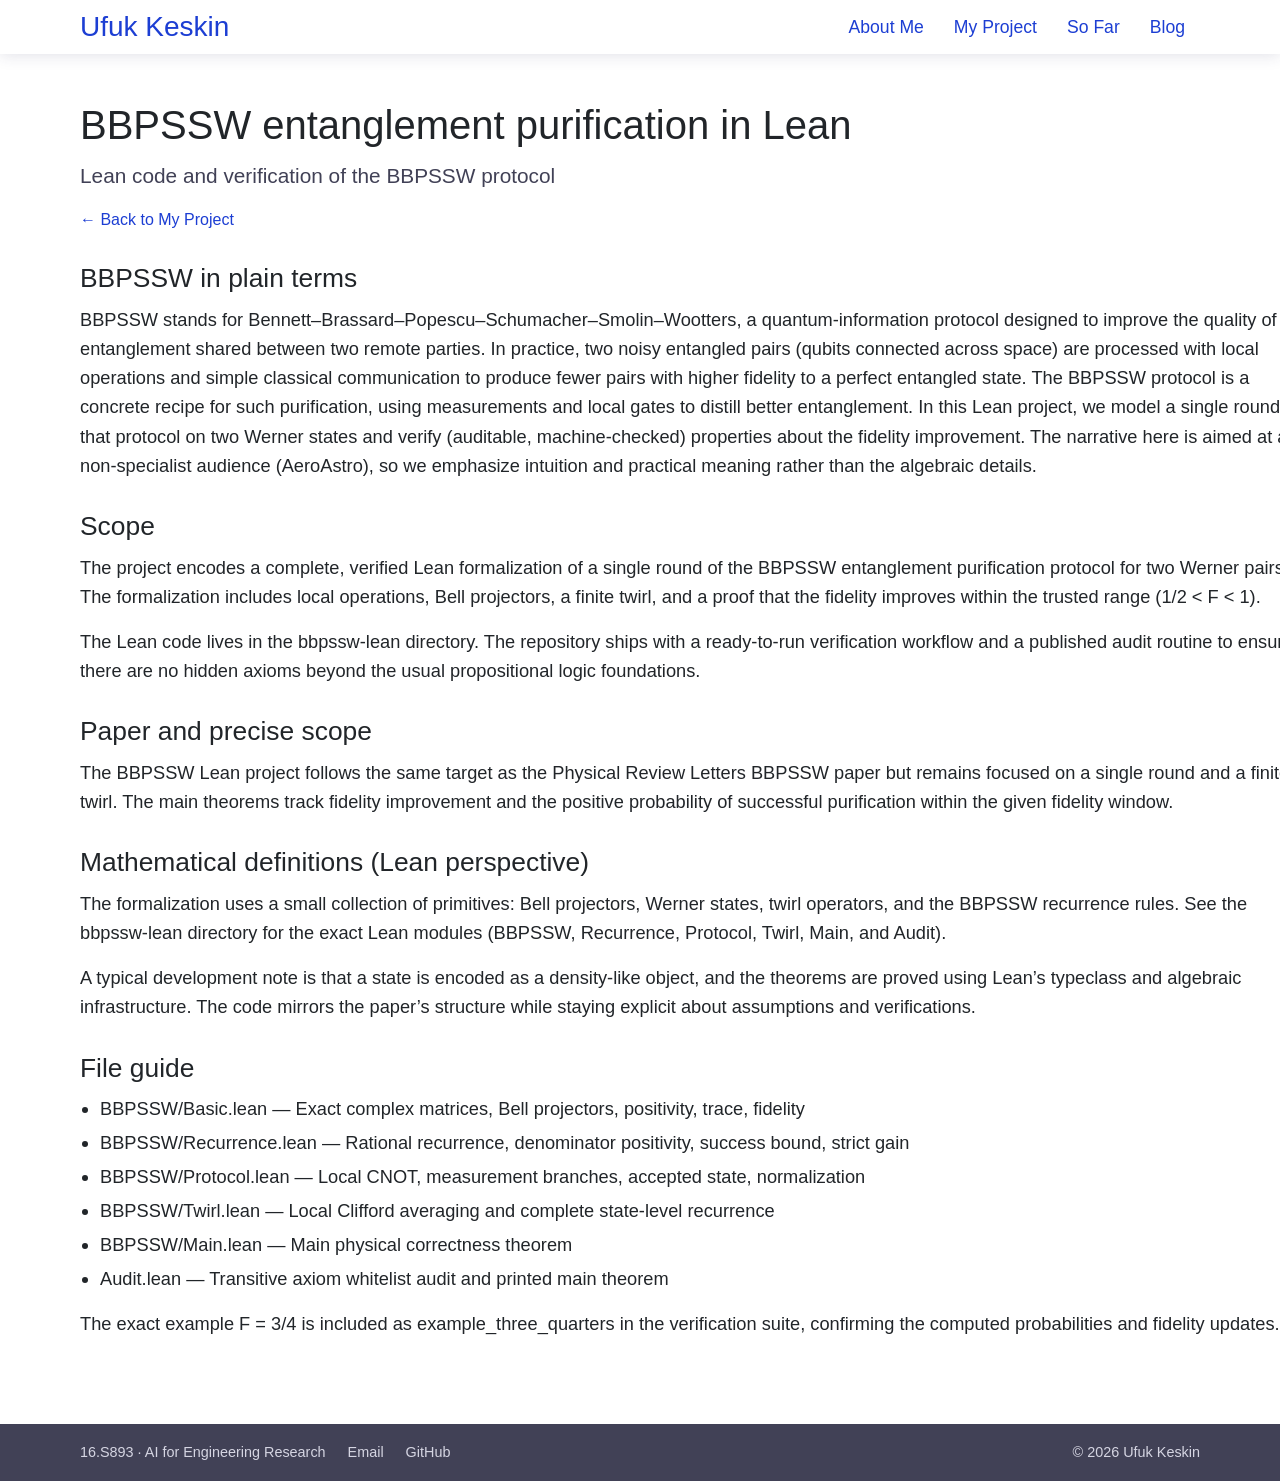
==== docs/lean-bbpssw.html @ 8d178bd6 "Lean BBPSSW: remove Run and macOS cache sections" ====
<!doctype html>
<html lang="en">
<head>
  <meta charset="utf-8">
  <meta name="viewport" content="width=device-width, initial-scale=1">
  <meta name="description" content="BBPSSW entanglement purification in Lean, with verified theorems and a minimal, auditable proof.">
  <title>Ufuk Keskin | Reproducing a Paper Result with Lean</title>
  <link rel="icon" href="./assets/favicon.svg" type="image/svg+xml">
  <link rel="stylesheet" href="style.css">
</head>
<body>
  <a class="skip-link" href="#main">Skip to content</a>
  <header class="site-header">
    <div class="container header-inner">
      <a class="site-title" href="index.html">Ufuk Keskin</a>
      <nav aria-label="Main navigation">
        <ul class="nav-list">
          <li><a href="index.html">About Me</a></li>
          <li><a href="project.html">My Project</a></li>
          <li><a href="sofar.html">So Far</a></li>
          <li><a href="blog.html">Blog</a></li>
        </ul>
      </nav>
    </div>
  </header>

  <main id="main" class="deck-main container">
    <div class="deck-container">
      <header class="deck-header">
        <h1>BBPSSW entanglement purification in Lean</h1>
        <p class="lead">Lean code and verification of the BBPSSW protocol</p>
        <p><a href="project.html">← Back to My Project</a></p>
      </header>

      <article class="deck-prose talk-block">
        <section aria-labelledby="bbpssw-explained">
          <h2 id="bbpssw-explained">BBPSSW in plain terms</h2>
          <p>BBPSSW stands for Bennett–Brassard–Popescu–Schumacher–Smolin–Wootters, a quantum-information protocol designed to improve the quality of entanglement shared between two remote parties. In practice, two noisy entangled pairs (qubits connected across space) are processed with local operations and simple classical communication to produce fewer pairs with higher fidelity to a perfect entangled state. The BBPSSW protocol is a concrete recipe for such purification, using measurements and local gates to distill better entanglement. In this Lean project, we model a single round of that protocol on two Werner states and verify (auditable, machine-checked) properties about the fidelity improvement. The narrative here is aimed at a non-specialist audience (AeroAstro), so we emphasize intuition and practical meaning rather than the algebraic details.</p>
        </section>

        <h2>Scope</h2>
        <p>
          The project encodes a complete, verified Lean formalization of a single round of the BBPSSW entanglement purification protocol for two Werner pairs. The formalization includes local operations, Bell projectors, a finite twirl, and a proof that the fidelity improves within the trusted range (1/2 < F < 1).
        </p>
        <p>
          The Lean code lives in the bbpssw-lean directory. The repository ships with a ready-to-run verification workflow and a published audit routine to ensure there are no hidden axioms beyond the usual propositional logic foundations.
        </p>

        

        

        <h2>Paper and precise scope</h2>
        <p>
          The BBPSSW Lean project follows the same target as the Physical Review Letters BBPSSW paper but remains focused on a single round and a finite twirl. The main theorems track fidelity improvement and the positive probability of successful purification within the given fidelity window.
        </p>

        <h2>Mathematical definitions (Lean perspective)</h2>
        <p>
          The formalization uses a small collection of primitives: Bell projectors, Werner states, twirl operators, and the BBPSSW recurrence rules. See the bbpssw-lean directory for the exact Lean modules (BBPSSW, Recurrence, Protocol, Twirl, Main, and Audit).
        </p>
        <p>
          A typical development note is that a state is encoded as a density-like object, and the theorems are proved using Lean’s typeclass and algebraic infrastructure. The code mirrors the paper’s structure while staying explicit about assumptions and verifications.
        </p>

        <h2>File guide</h2>
        <ul>
          <li>BBPSSW/Basic.lean — Exact complex matrices, Bell projectors, positivity, trace, fidelity</li>
          <li>BBPSSW/Recurrence.lean — Rational recurrence, denominator positivity, success bound, strict gain</li>
          <li>BBPSSW/Protocol.lean — Local CNOT, measurement branches, accepted state, normalization</li>
          <li>BBPSSW/Twirl.lean — Local Clifford averaging and complete state-level recurrence</li>
          <li>BBPSSW/Main.lean — Main physical correctness theorem</li>
          <li>Audit.lean — Transitive axiom whitelist audit and printed main theorem</li>
        </ul>
        <p>
          The exact example F = 3/4 is included as example_three_quarters in the verification suite, confirming the computed probabilities and fidelity updates.
        </p>
      </article>
    </div>
  </main>

  <footer class="site-footer">
    <div class="container footer-inner">
      <div class="footer-links">
        <span>16.S893 · AI for Engineering Research</span>
        <a href="mailto:ufukkesk@mit.edu">Email</a>
        <a href="https://github.com/hilarlia">GitHub</a>
      </div>
      <p>© 2026 Ufuk Keskin</p>
    </div>
  </footer>
</body>
</html>
---- docs/style.css ----
/* Source Sans Pro is hosted locally so previews also work offline. */
@font-face {
  font-family: "Source Sans Pro";
  font-style: normal;
  font-weight: 400;
  font-display: swap;
  src: url("assets/fonts/source-sans-pro-regular.woff2") format("woff2");
}
@font-face {
  font-family: "Source Sans Pro";
  font-style: normal;
  font-weight: 700;
  font-display: swap;
  src: url("assets/fonts/source-sans-pro-bold.woff2") format("woff2");
}
@font-face {
  font-family: "Source Sans Pro";
  font-style: italic;
  font-weight: 400;
  font-display: swap;
  src: url("assets/fonts/source-sans-pro-italic.woff2") format("woff2");
}

:root {
  --blue: #1c3ed3;
  --ink: #212529;
  --muted: #626674;
  --footer: #414156;
  --rule: #e3e5ec;
}

* { box-sizing: border-box; }
html { -webkit-text-size-adjust: 100%; }
body {
  margin: 0;
  min-height: 100vh;
  display: flex;
  flex-direction: column;
  background: #fff;
  color: var(--ink);
  font-family: "Source Sans Pro", "Helvetica Neue", Arial, sans-serif;
  font-size: 16px;
  line-height: 1.6;
}
a { color: var(--blue); text-decoration: none; }
a:hover { text-decoration: underline; }
/* Identify inline links by more than color alone. Navigation stays unadorned. */
.home-columns a, .artwork-note a, .page-aside a {
  text-decoration: underline;
  text-decoration-thickness: 1px;
  text-underline-offset: 2px;
}
a:focus-visible {
  outline: 3px solid var(--blue);
  outline-offset: 4px;
}
p { margin: 0 0 1rem; }
h1, h2, h3 { margin: 0 0 .6rem; font-weight: 400; line-height: 1.25; }
h1 { font-size: 2.5rem; }
h2 { font-size: 1.25rem; }
h3 { font-size: 1.15rem; }
ul, ol { margin: 0 0 1rem; padding-left: 1.25rem; }
li + li { margin-top: .3rem; }
img { max-width: 100%; }
.container { width: calc(100% - 48px); max-width: 1120px; margin-inline: auto; }
.muted, .meta { color: var(--muted); }
.meta { font-size: .9rem; }

.skip-link {
  position: absolute;
  left: 1rem;
  top: -100px;
  z-index: 10;
  padding: .5rem 1rem;
  background: #fff;
}
.skip-link:focus { top: 1rem; }
.site-header {
  position: relative;
  z-index: 1;
  background: #fff;
  box-shadow: 0 1px 15px rgb(50 50 93 / 15%);
}
.header-inner {
  display: flex;
  align-items: center;
  justify-content: space-between;
  gap: 24px;
  min-height: 54px;
}
.site-title {
  color: var(--blue);
  font-size: 1.75rem;
  font-weight: 400;
  line-height: 1.2;
  white-space: nowrap;
}
.site-title:hover { text-decoration: none; }
.nav-list {
  display: flex;
  align-items: center;
  list-style: none;
  margin: 0;
  padding: 0;
}
.nav-list li { margin: 0; }
.nav-list a {
  display: block;
  padding: 10px 15px;
  font-size: 1.1rem;
  white-space: nowrap;
}
.nav-list a:hover, .nav-list a[aria-current="page"] {
  color: #fff;
  background: var(--blue);
  text-decoration: none;
}

/* A real image, not a background with cover: the entire scene stays visible. */
.campus-banner { position: relative; margin: 0; background: #fff; }
.campus-scene { position: relative; background: #a8b8df; }
.campus-banner a { display: block; }
.campus-banner a:focus-visible { outline-offset: -5px; }
.campus-banner img {
  display: block;
  width: 100%;
  height: auto;
  aspect-ratio: 8 / 3;
}

/* A light SVG overlay keeps the architecture, easter egg, and downloads static. */
.campus-breeze {
  position: absolute;
  inset: 0;
  width: 100%;
  height: 100%;
  overflow: hidden;
  pointer-events: none;
}
.breeze-leaf {
  --flight: 24s;
  --delay: -6s;
  --drift-x: 580px;
  --drift-y: 580px;
  color: #5978c3;
  opacity: 0;
  animation: leaf-drift var(--flight) linear var(--delay) infinite;
}
.leaf-turn {
  transform-box: fill-box;
  transform-origin: center;
  animation: leaf-turn 7s ease-in-out var(--delay) infinite alternate;
}
.breeze-leaf--two {
  --flight: 29s;
  --delay: -18s;
  --drift-x: 520px;
  --drift-y: 520px;
  color: #e6a367;
}
.breeze-leaf--three {
  --flight: 22s;
  --delay: -12s;
  --drift-x: 640px;
  --drift-y: 340px;
  color: #91a8dd;
}
.breeze-leaf--four {
  --flight: 26s;
  --delay: -3s;
  --drift-x: 390px;
  --drift-y: 340px;
  color: #e6a367;
}
.breeze-leaf--five {
  --flight: 31s;
  --delay: -23s;
  --drift-x: 235px;
  --drift-y: 410px;
}
@keyframes leaf-drift {
  0% { transform: translate(0, 0); opacity: 0; }
  12% { opacity: .85; }
  30% { transform: translate(calc(var(--drift-x) * .28), calc(var(--drift-y) * .23)); }
  58% { transform: translate(calc(var(--drift-x) * .53), calc(var(--drift-y) * .56)); }
  82% { transform: translate(calc(var(--drift-x) * .87), calc(var(--drift-y) * .77)); opacity: .85; }
  100% { transform: translate(var(--drift-x), var(--drift-y)); opacity: 0; }
}
@keyframes leaf-turn {
  from { transform: rotate(-24deg) scaleX(.8); }
  to { transform: rotate(140deg) scaleX(1); }
}

/* A native checkbox provides keyboard/touch pause without any JavaScript. */
.breeze-toggle {
  position: absolute;
  right: 20px;
  bottom: 20px;
  width: 1px;
  height: 1px;
  margin: 0;
  overflow: hidden;
  clip-path: inset(50%);
}
.breeze-control {
  position: absolute;
  right: 16px;
  bottom: 16px;
  display: flex;
  align-items: center;
  gap: 8px;
  min-height: 44px;
  padding: 10px 12px;
  background: #fff;
  color: var(--ink);
  border: 1px solid #d0d5e4;
  font-size: .875rem;
  line-height: 1.2;
  cursor: pointer;
  user-select: none;
}
.breeze-control::before {
  content: "";
  display: grid;
  place-items: center;
  width: 16px;
  height: 16px;
  border: 1px solid var(--muted);
  font-size: 13px;
}
.breeze-control:hover { border-color: var(--blue); }
.breeze-toggle:focus-visible ~ .breeze-control {
  outline: 3px solid var(--blue);
  outline-offset: 3px;
}
.breeze-toggle:checked ~ .breeze-control::before {
  content: "✓";
  background: var(--blue);
  border-color: var(--blue);
  color: #fff;
}
.breeze-toggle:checked ~ .campus-scene .breeze-leaf,
.breeze-toggle:checked ~ .campus-scene .leaf-turn { animation-play-state: paused; }
@media (prefers-reduced-motion: reduce) {
  .campus-breeze, .breeze-toggle, .breeze-control { display: none; }
  .breeze-leaf, .leaf-turn { animation: none; }
}

.artwork-note {
  margin: 28px 0 0;
  text-align: right;
  font-size: .8rem;
  color: var(--muted);
}
.artwork-note a { white-space: nowrap; }
main { flex: 1; }
.home-main { padding: 30px 0 56px; }
.home-columns { display: grid; grid-template-columns: 1fr 1fr; gap: 44px; }
.home-columns h1 { font-size: 1.25rem; }
.home-columns section + section { margin-top: 30px; }
.link-list { list-style: none; padding: 0; }
.link-list li + li { margin-top: .6rem; }
.section-links {
  display: grid;
  grid-template-columns: repeat(3, 1fr);
  gap: 40px;
  margin-top: 56px;
  text-align: center;
}
.section-link { display: block; }
.section-link img { display: block; width: 180px; height: 150px; margin: 0 auto 12px; }
.section-link h2 { color: var(--blue); }
.section-link p { color: var(--muted); font-size: .95rem; }
.section-link:hover { text-decoration: none; }
.section-link:hover h2 { text-decoration: underline; }

/* Interior pages mirror the reference's illustration + uncluttered text layout. */
.page-main { padding: 70px 0 80px; }
.page-layout { display: grid; grid-template-columns: 220px minmax(0, 1fr); gap: 70px; }
.page-aside { padding-top: 18px; text-align: center; }
.page-aside img { width: 220px; height: 184px; display: block; margin-bottom: 20px; }
.page-aside p { font-size: .95rem; color: var(--muted); }
.page-aside a { display: inline-block; margin-top: 10px; }
.page-heading { margin-bottom: 36px; }
.page-heading h1 { color: var(--blue); }
.lead { font-size: 1.3rem; line-height: 1.5; color: #414156; }
.prose { max-width: 760px; }
.prose section + section { margin-top: 36px; }
.prose a:not(.permalink) { text-decoration: underline; text-underline-offset: 2px; }
.prose h2 { font-size: 1.5rem; }
.prose h3 { font-size: 1.25rem; }
.note { border-left: 2px solid var(--blue); padding-left: 20px; }
.timeline { list-style: none; padding-left: 24px; border-left: 1px solid #cdd4ef; }
.timeline li { position: relative; margin: 0 0 32px; }
.timeline li::before {
  content: "";
  position: absolute;
  left: -29px;
  top: 9px;
  width: 9px;
  height: 9px;
  border-radius: 50%;
  background: var(--blue);
}
.timeline .step { color: var(--blue); font-size: .9rem; margin-bottom: 4px; }
.blog-post { padding-bottom: 28px; margin-bottom: 28px; border-bottom: 1px solid var(--rule); }
.blog-post h2 { margin-bottom: 12px; }
.permalink { color: inherit; }
.permalink:hover { color: var(--blue); }

.site-footer { margin-top: auto; background: var(--footer); color: #d5d5e2; }
.footer-inner { display: flex; justify-content: space-between; gap: 24px; padding-block: 17px; font-size: .9rem; }
.footer-inner p { margin: 0; }
.footer-links { display: flex; flex-wrap: wrap; column-gap: 22px; row-gap: 8px; }
.site-footer a { color: #d5d5e2; }
.site-footer a:focus-visible { outline-color: #fff; }

@media (max-width: 900px) {
  .page-layout { grid-template-columns: 160px minmax(0, 1fr); gap: 36px; }
  .page-aside img { width: 160px; height: auto; }
}
@media (max-width: 680px) {
  .container { width: calc(100% - 32px); }
  .header-inner { flex-direction: column; align-items: flex-start; gap: 12px; padding-top: 17px; }
  .site-title { font-size: 1.6rem; }
  .site-header nav { width: 100%; }
  .nav-list { justify-content: space-between; }
  .nav-list a { padding: 10px 9px; font-size: 1rem; }
  /* Put the control below the picture on phones, never over the small scene. */
  .breeze-control { position: static; width: max-content; margin: 8px 16px 0 auto; }
  .artwork-note { text-align: left; font-size: .75rem; }
  .home-main { padding-top: 28px; }
  .home-columns { grid-template-columns: 1fr; gap: 30px; }
  .section-links { gap: 18px; margin-top: 36px; }
  .section-link img { height: auto; width: 100%; }
  .section-link h2 { font-size: 1.15rem; }
  .section-link p { display: none; }
  .page-main { padding: 36px 0 48px; }
  .page-layout { grid-template-columns: minmax(0, 1fr); gap: 32px; }
  .page-aside { grid-row: 2; padding-top: 24px; border-top: 1px solid var(--rule); }
  .page-aside img { width: 140px; margin: 0 auto 16px; }
  h1 { font-size: 2rem; }
  .footer-inner { flex-direction: column; gap: 12px; }
}
@media print {
  .site-header, .site-footer, .section-links, .page-aside, .skip-link,
  .campus-breeze, .breeze-toggle, .breeze-control { display: none; }
  .breeze-leaf, .leaf-turn { animation: none; }
  .page-layout, .home-columns { display: block; }
  .page-main { padding: 0; }
  a { color: inherit; }
}

/* Optional visual walkthrough on project page */
.visual-toggle {
  margin-top: 10px;
  border: 1px solid var(--rule);
  padding: 10px 14px;
  background: #fbfcff;
}
.deck-launch {
  display: inline-block;
  cursor: pointer;
  padding: 8px 12px;
  border: 1px solid var(--blue);
  color: var(--blue);
  font-weight: 700;
}
.deck-launch:hover { background: #eef2ff; text-decoration: none; }
.visual-figure { margin: 18px 0 28px; }
.visual-figure img {
  display: block;
  width: 100%;
  height: auto;
  border: 1px solid var(--rule);
}
.visual-figure figcaption { margin-top: 8px; color: var(--muted); }

/* Code and Prompt Card Styling */
code {
  font-family: SFMono-Regular, Consolas, "Liberation Mono", Menlo, Courier, monospace;
  font-size: 0.9em;
  background: #f1f3f9;
  padding: 2px 6px;
  border-radius: 4px;
}
pre {
  font-family: SFMono-Regular, Consolas, "Liberation Mono", Menlo, Courier, monospace;
  font-size: 0.88rem;
  line-height: 1.5;
  background: #f6f8fd;
  border: 1px solid var(--rule);
  border-left: 3px solid var(--blue);
  padding: 14px 16px;
  overflow-x: auto;
  border-radius: 4px;
  margin: 12px 0 20px;
  white-space: pre-wrap;
}
.prompt-card {
  margin: 20px 0 28px;
  border: 1px solid var(--rule);
  border-radius: 6px;
  background: #fff;
  padding: 18px 20px;
  box-shadow: 0 1px 3px rgba(0,0,0,0.03);
}
.prompt-card h3, .prompt-card h4 {
  margin-top: 0;
  color: var(--blue);
}

/* Full-page Lightning Talk deck */
.deck-main {
  padding: 46px 0 70px;
}
.deck-container {
  width: min(96vw, 1620px);
  margin: 0 auto;
}
.deck-header {
  margin-bottom: 26px;
}
.deck-prose {
  max-width: none;
  font-size: 1.14rem;
}
.deck-prose h2 {
  font-size: 1.65rem;
  margin-top: 30px;
}
.deck-figure {
  margin: 20px 0 34px;
}
.deck-figure img {
  width: min(100%, 1560px);
  margin-inline: auto;
}

@media (max-width: 680px) {
  .deck-main { padding: 28px 0 44px; }
  .deck-prose { font-size: 1rem; }
  .deck-prose h2 { font-size: 1.35rem; }
}
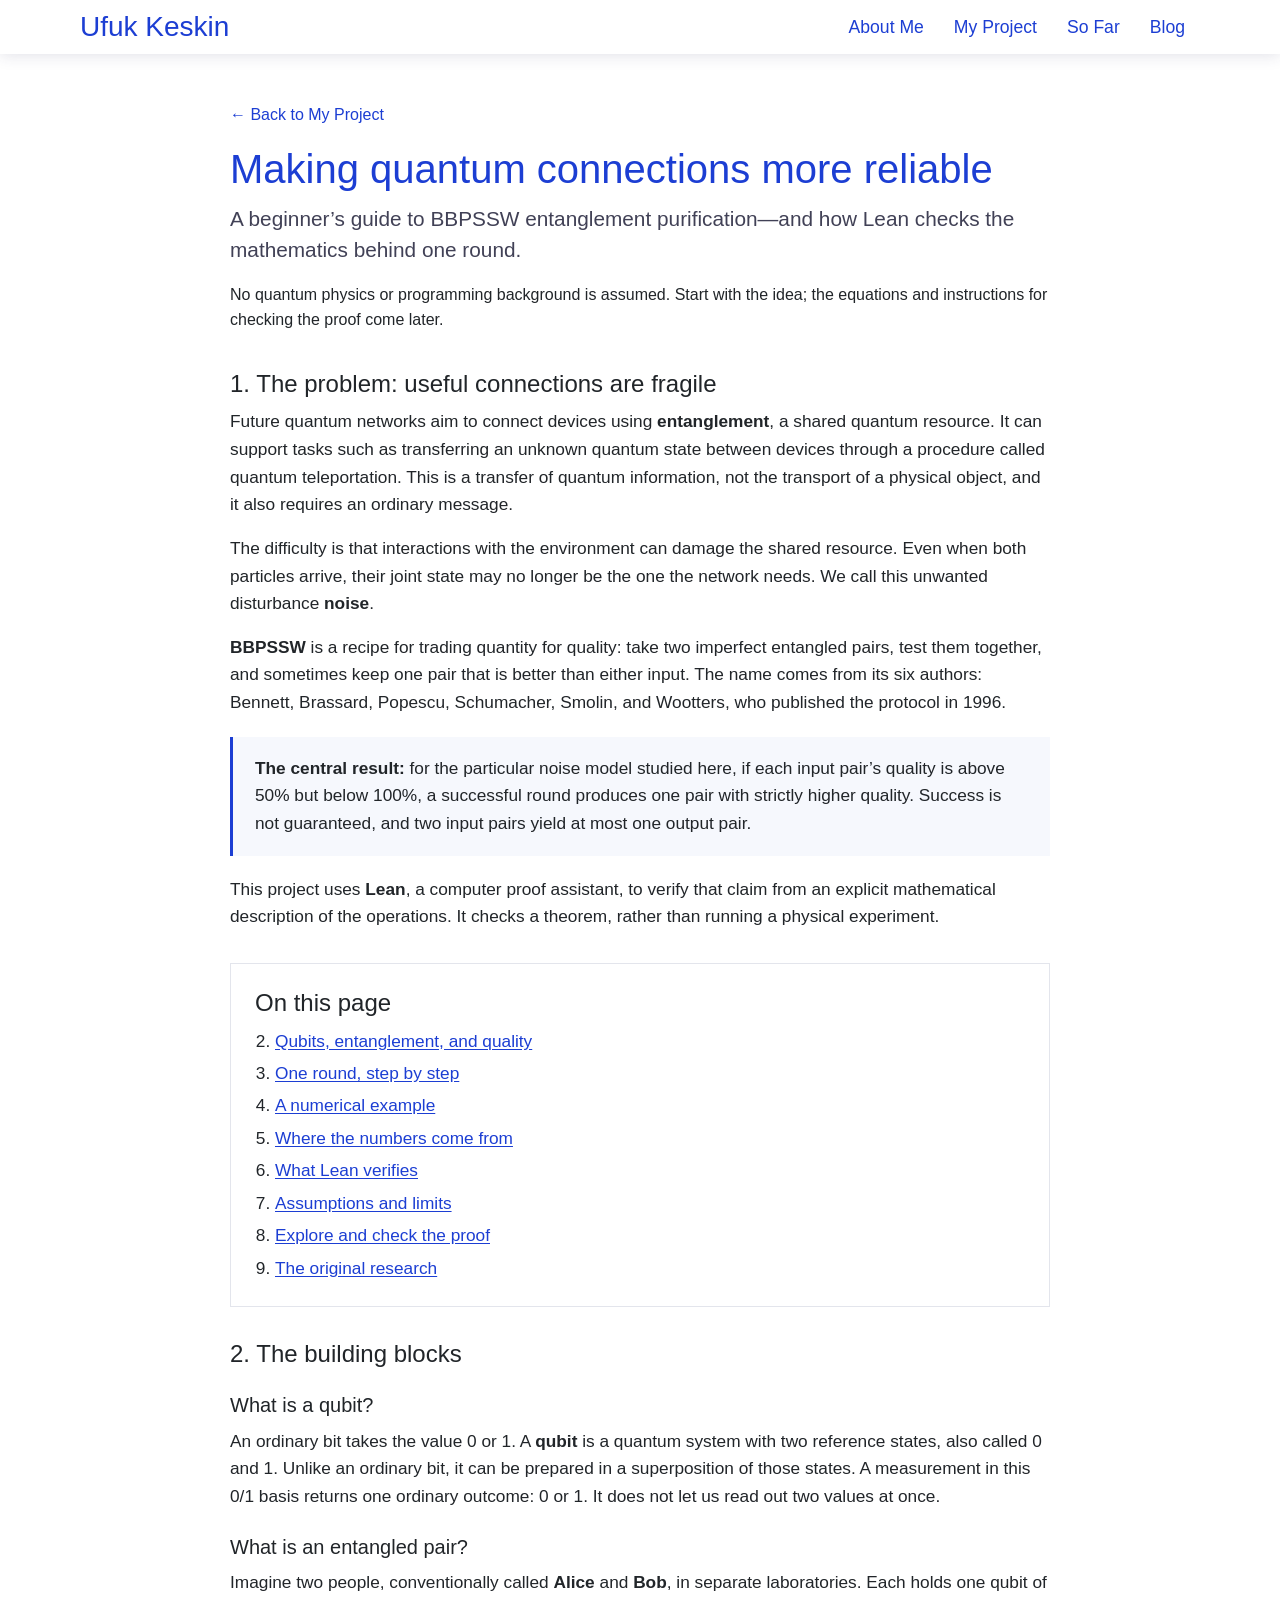
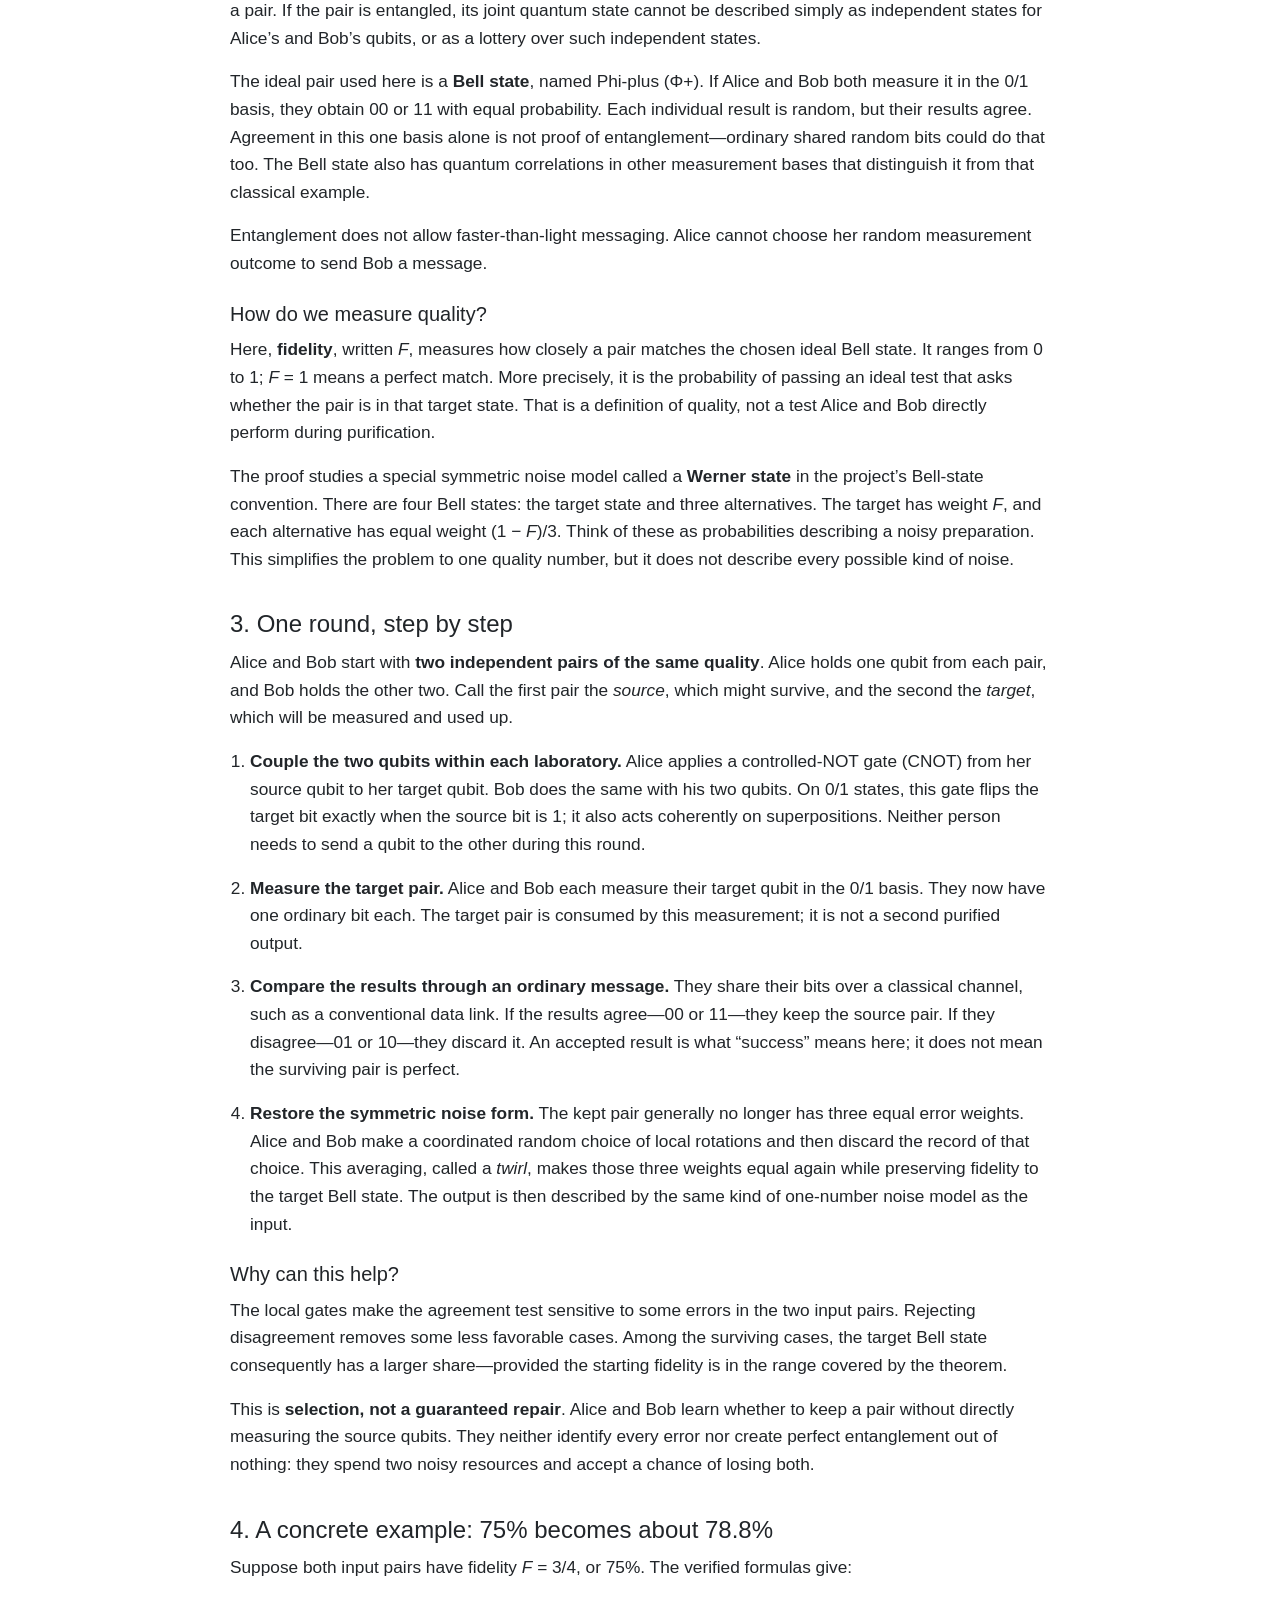
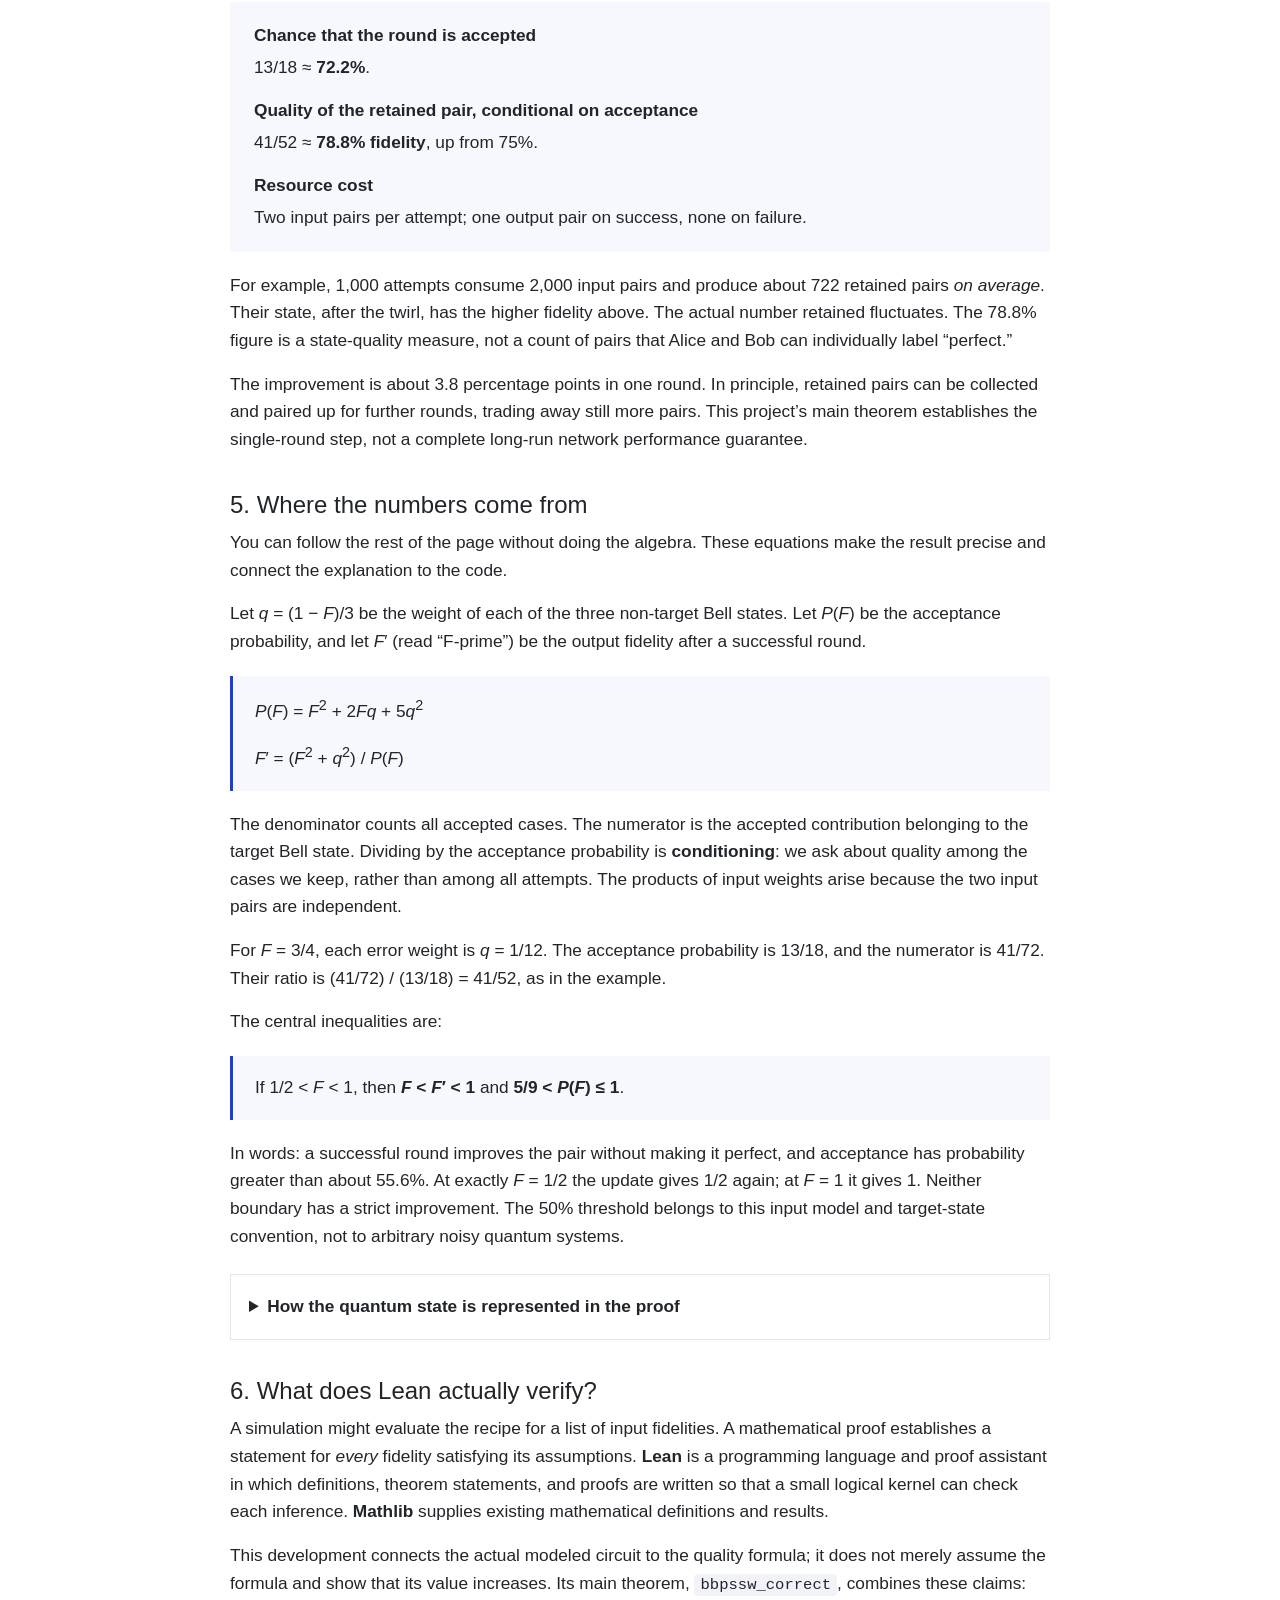
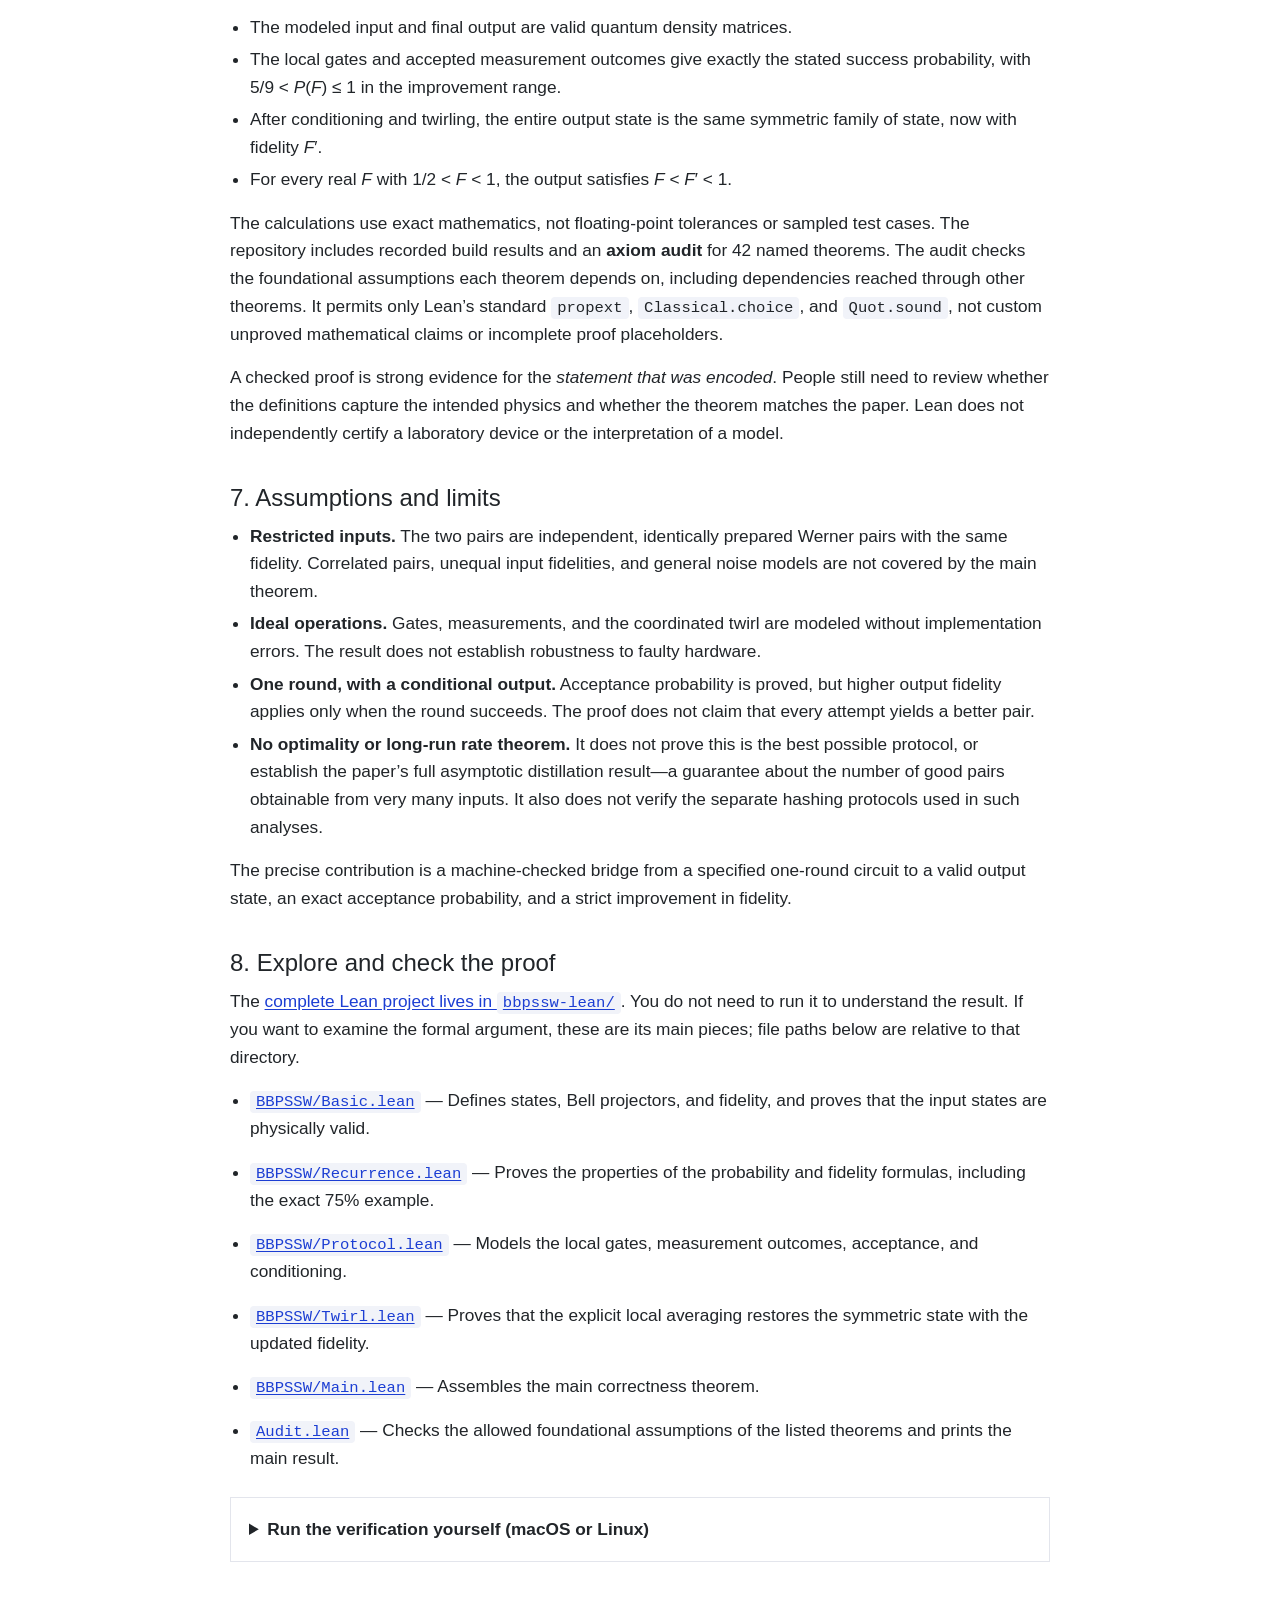
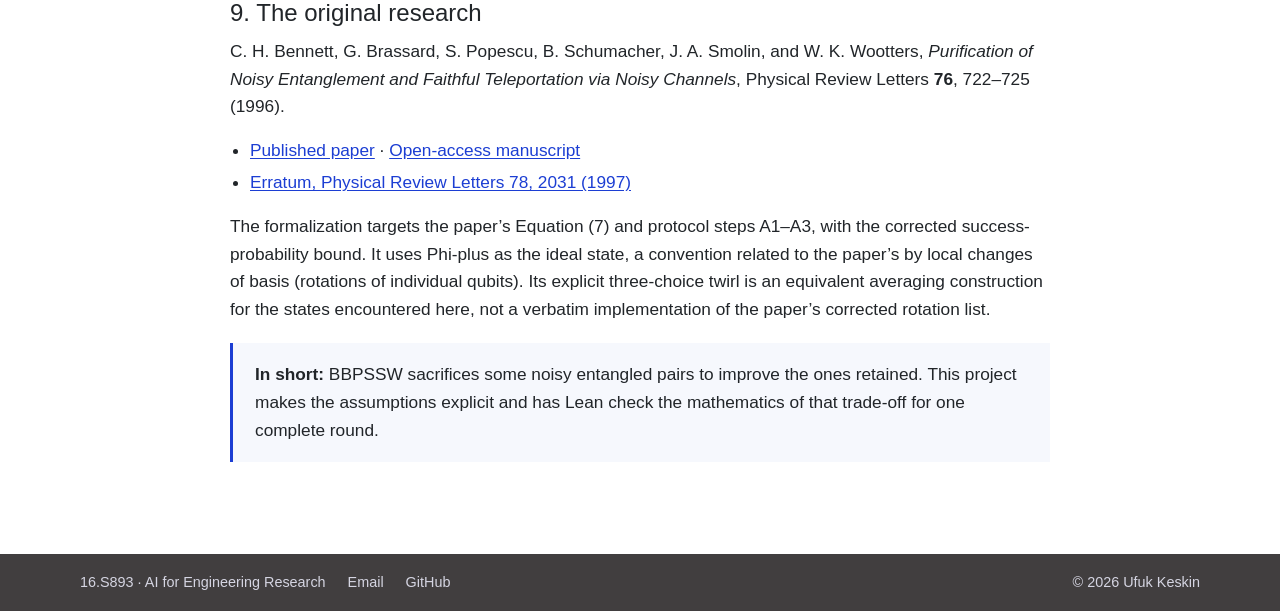
==== commit 0f29663b: "Refresh autumn campus artwork and explain BBPSSW for beginners" ====
--- a/docs/lean-bbpssw.html
+++ b/docs/lean-bbpssw.html
@@ -3,9 +3,9 @@
 <head>
   <meta charset="utf-8">
   <meta name="viewport" content="width=device-width, initial-scale=1">
-  <meta name="description" content="BBPSSW entanglement purification in Lean, with verified theorems and a minimal, auditable proof.">
-  <title>Ufuk Keskin | Reproducing a Paper Result with Lean</title>
-  <link rel="icon" href="./assets/favicon.svg" type="image/svg+xml">
+  <meta name="description" content="A beginner’s guide to BBPSSW: how two noisy entangled pairs can yield one better pair, and what this project verifies with Lean.">
+  <title>Ufuk Keskin | BBPSSW: A Beginner’s Guide</title>
+  <link rel="icon" href="assets/favicon.svg" type="image/svg+xml">
   <link rel="stylesheet" href="style.css">
 </head>
 <body>
@@ -24,59 +24,168 @@
     </div>
   </header>
 
-  <main id="main" class="deck-main container">
-    <div class="deck-container">
-      <header class="deck-header">
-        <h1>BBPSSW entanglement purification in Lean</h1>
-        <p class="lead">Lean code and verification of the BBPSSW protocol</p>
-        <p><a href="project.html">← Back to My Project</a></p>
-      </header>
-
-      <article class="deck-prose talk-block">
-        <section aria-labelledby="bbpssw-explained">
-          <h2 id="bbpssw-explained">BBPSSW in plain terms</h2>
-          <p>BBPSSW stands for Bennett–Brassard–Popescu–Schumacher–Smolin–Wootters, a quantum-information protocol designed to improve the quality of entanglement shared between two remote parties. In practice, two noisy entangled pairs (qubits connected across space) are processed with local operations and simple classical communication to produce fewer pairs with higher fidelity to a perfect entangled state. The BBPSSW protocol is a concrete recipe for such purification, using measurements and local gates to distill better entanglement. In this Lean project, we model a single round of that protocol on two Werner states and verify (auditable, machine-checked) properties about the fidelity improvement. The narrative here is aimed at a non-specialist audience (AeroAstro), so we emphasize intuition and practical meaning rather than the algebraic details.</p>
-        </section>
-
-        <h2>Scope</h2>
-        <p>
-          The project encodes a complete, verified Lean formalization of a single round of the BBPSSW entanglement purification protocol for two Werner pairs. The formalization includes local operations, Bell projectors, a finite twirl, and a proof that the fidelity improves within the trusted range (1/2 < F < 1).
-        </p>
-        <p>
-          The Lean code lives in the bbpssw-lean directory. The repository ships with a ready-to-run verification workflow and a published audit routine to ensure there are no hidden axioms beyond the usual propositional logic foundations.
-        </p>
-
-        
-
-        
-
-        <h2>Paper and precise scope</h2>
-        <p>
-          The BBPSSW Lean project follows the same target as the Physical Review Letters BBPSSW paper but remains focused on a single round and a finite twirl. The main theorems track fidelity improvement and the positive probability of successful purification within the given fidelity window.
-        </p>
-
-        <h2>Mathematical definitions (Lean perspective)</h2>
-        <p>
-          The formalization uses a small collection of primitives: Bell projectors, Werner states, twirl operators, and the BBPSSW recurrence rules. See the bbpssw-lean directory for the exact Lean modules (BBPSSW, Recurrence, Protocol, Twirl, Main, and Audit).
-        </p>
-        <p>
-          A typical development note is that a state is encoded as a density-like object, and the theorems are proved using Lean’s typeclass and algebraic infrastructure. The code mirrors the paper’s structure while staying explicit about assumptions and verifications.
-        </p>
-
-        <h2>File guide</h2>
+  <main id="main" class="container bbpssw-main">
+    <header class="page-heading">
+      <p><a href="project.html">← Back to My Project</a></p>
+      <h1>Making quantum connections more reliable</h1>
+      <p class="lead">A beginner’s guide to BBPSSW entanglement purification—and how Lean checks the mathematics behind one round.</p>
+      <p>No quantum physics or programming background is assumed. Start with the idea; the equations and instructions for checking the proof come later.</p>
+    </header>
+
+    <article class="prose bbpssw-prose">
+      <section aria-labelledby="introduction">
+        <h2 id="introduction">1. The problem: useful connections are fragile</h2>
+        <p>Future quantum networks aim to connect devices using <strong>entanglement</strong>, a shared quantum resource. It can support tasks such as transferring an unknown quantum state between devices through a procedure called quantum teleportation. This is a transfer of quantum information, not the transport of a physical object, and it also requires an ordinary message.</p>
+        <p>The difficulty is that interactions with the environment can damage the shared resource. Even when both particles arrive, their joint state may no longer be the one the network needs. We call this unwanted disturbance <strong>noise</strong>.</p>
+        <p><strong>BBPSSW</strong> is a recipe for trading quantity for quality: take two imperfect entangled pairs, test them together, and sometimes keep one pair that is better than either input. The name comes from its six authors: Bennett, Brassard, Popescu, Schumacher, Smolin, and Wootters, who published the protocol in 1996.</p>
+        <div class="bbpssw-callout">
+          <p><strong>The central result:</strong> for the particular noise model studied here, if each input pair’s quality is above 50% but below 100%, a successful round produces one pair with strictly higher quality. Success is not guaranteed, and two input pairs yield at most one output pair.</p>
+        </div>
+        <p>This project uses <strong>Lean</strong>, a computer proof assistant, to verify that claim from an explicit mathematical description of the operations. It checks a theorem, rather than running a physical experiment.</p>
+      </section>
+
+      <nav class="bbpssw-contents" aria-label="On this page">
+        <h2>On this page</h2>
+        <ol start="2">
+          <li><a href="#building-blocks">Qubits, entanglement, and quality</a></li>
+          <li><a href="#protocol">One round, step by step</a></li>
+          <li><a href="#worked-example">A numerical example</a></li>
+          <li><a href="#equations">Where the numbers come from</a></li>
+          <li><a href="#lean-proof">What Lean verifies</a></li>
+          <li><a href="#limitations">Assumptions and limits</a></li>
+          <li><a href="#explore-code">Explore and check the proof</a></li>
+          <li><a href="#references">The original research</a></li>
+        </ol>
+      </nav>
+
+      <section aria-labelledby="building-blocks">
+        <h2 id="building-blocks">2. The building blocks</h2>
+        <h3>What is a qubit?</h3>
+        <p>An ordinary bit takes the value 0 or 1. A <strong>qubit</strong> is a quantum system with two reference states, also called 0 and 1. Unlike an ordinary bit, it can be prepared in a superposition of those states. A measurement in this 0/1 basis returns one ordinary outcome: 0 or 1. It does not let us read out two values at once.</p>
+        <h3>What is an entangled pair?</h3>
+        <p>Imagine two people, conventionally called <strong>Alice</strong> and <strong>Bob</strong>, in separate laboratories. Each holds one qubit of a pair. If the pair is entangled, its joint quantum state cannot be described simply as independent states for Alice’s and Bob’s qubits, or as a lottery over such independent states.</p>
+        <p>The ideal pair used here is a <strong>Bell state</strong>, named Phi-plus (Φ+). If Alice and Bob both measure it in the 0/1 basis, they obtain 00 or 11 with equal probability. Each individual result is random, but their results agree. Agreement in this one basis alone is not proof of entanglement—ordinary shared random bits could do that too. The Bell state also has quantum correlations in other measurement bases that distinguish it from that classical example.</p>
+        <p>Entanglement does not allow faster-than-light messaging. Alice cannot choose her random measurement outcome to send Bob a message.</p>
+        <h3>How do we measure quality?</h3>
+        <p>Here, <strong>fidelity</strong>, written <var>F</var>, measures how closely a pair matches the chosen ideal Bell state. It ranges from 0 to 1; <var>F</var> = 1 means a perfect match. More precisely, it is the probability of passing an ideal test that asks whether the pair is in that target state. That is a definition of quality, not a test Alice and Bob directly perform during purification.</p>
+        <p>The proof studies a special symmetric noise model called a <strong>Werner state</strong> in the project’s Bell-state convention. There are four Bell states: the target state and three alternatives. The target has weight <var>F</var>, and each alternative has equal weight (1 − <var>F</var>)/3. Think of these as probabilities describing a noisy preparation. This simplifies the problem to one quality number, but it does not describe every possible kind of noise.</p>
+      </section>
+
+      <section aria-labelledby="protocol">
+        <h2 id="protocol">3. One round, step by step</h2>
+        <p>Alice and Bob start with <strong>two independent pairs of the same quality</strong>. Alice holds one qubit from each pair, and Bob holds the other two. Call the first pair the <em>source</em>, which might survive, and the second the <em>target</em>, which will be measured and used up.</p>
+        <ol class="bbpssw-steps">
+          <li><strong>Couple the two qubits within each laboratory.</strong> Alice applies a controlled-NOT gate (CNOT) from her source qubit to her target qubit. Bob does the same with his two qubits. On 0/1 states, this gate flips the target bit exactly when the source bit is 1; it also acts coherently on superpositions. Neither person needs to send a qubit to the other during this round.</li>
+          <li><strong>Measure the target pair.</strong> Alice and Bob each measure their target qubit in the 0/1 basis. They now have one ordinary bit each. The target pair is consumed by this measurement; it is not a second purified output.</li>
+          <li><strong>Compare the results through an ordinary message.</strong> They share their bits over a classical channel, such as a conventional data link. If the results agree—00 or 11—they keep the source pair. If they disagree—01 or 10—they discard it. An accepted result is what “success” means here; it does not mean the surviving pair is perfect.</li>
+          <li><strong>Restore the symmetric noise form.</strong> The kept pair generally no longer has three equal error weights. Alice and Bob make a coordinated random choice of local rotations and then discard the record of that choice. This averaging, called a <em>twirl</em>, makes those three weights equal again while preserving fidelity to the target Bell state. The output is then described by the same kind of one-number noise model as the input.</li>
+        </ol>
+        <h3>Why can this help?</h3>
+        <p>The local gates make the agreement test sensitive to some errors in the two input pairs. Rejecting disagreement removes some less favorable cases. Among the surviving cases, the target Bell state consequently has a larger share—provided the starting fidelity is in the range covered by the theorem.</p>
+        <p>This is <strong>selection, not a guaranteed repair</strong>. Alice and Bob learn whether to keep a pair without directly measuring the source qubits. They neither identify every error nor create perfect entanglement out of nothing: they spend two noisy resources and accept a chance of losing both.</p>
+      </section>
+
+      <section aria-labelledby="worked-example">
+        <h2 id="worked-example">4. A concrete example: 75% becomes about 78.8%</h2>
+        <p>Suppose both input pairs have fidelity <var>F</var> = 3/4, or 75%. The verified formulas give:</p>
+        <dl class="bbpssw-results">
+          <dt>Chance that the round is accepted</dt>
+          <dd>13/18 ≈ <strong>72.2%</strong>.</dd>
+          <dt>Quality of the retained pair, conditional on acceptance</dt>
+          <dd>41/52 ≈ <strong>78.8% fidelity</strong>, up from 75%.</dd>
+          <dt>Resource cost</dt>
+          <dd>Two input pairs per attempt; one output pair on success, none on failure.</dd>
+        </dl>
+        <p>For example, 1,000 attempts consume 2,000 input pairs and produce about 722 retained pairs <em>on average</em>. Their state, after the twirl, has the higher fidelity above. The actual number retained fluctuates. The 78.8% figure is a state-quality measure, not a count of pairs that Alice and Bob can individually label “perfect.”</p>
+        <p>The improvement is about 3.8 percentage points in one round. In principle, retained pairs can be collected and paired up for further rounds, trading away still more pairs. This project’s main theorem establishes the single-round step, not a complete long-run network performance guarantee.</p>
+      </section>
+
+      <section aria-labelledby="equations">
+        <h2 id="equations">5. Where the numbers come from</h2>
+        <p>You can follow the rest of the page without doing the algebra. These equations make the result precise and connect the explanation to the code.</p>
+        <p>Let <var>q</var> = (1 − <var>F</var>)/3 be the weight of each of the three non-target Bell states. Let <var>P</var>(<var>F</var>) be the acceptance probability, and let <var>F</var>′ (read “F-prime”) be the output fidelity after a successful round.</p>
+        <div class="bbpssw-equations">
+          <p><var>P</var>(<var>F</var>) = <var>F</var><sup>2</sup> + 2<var>Fq</var> + 5<var>q</var><sup>2</sup></p>
+          <p><var>F</var>′ = (<var>F</var><sup>2</sup> + <var>q</var><sup>2</sup>) / <var>P</var>(<var>F</var>)</p>
+        </div>
+        <p>The denominator counts all accepted cases. The numerator is the accepted contribution belonging to the target Bell state. Dividing by the acceptance probability is <strong>conditioning</strong>: we ask about quality among the cases we keep, rather than among all attempts. The products of input weights arise because the two input pairs are independent.</p>
+        <p>For <var>F</var> = 3/4, each error weight is <var>q</var> = 1/12. The acceptance probability is 13/18, and the numerator is 41/72. Their ratio is (41/72) / (13/18) = 41/52, as in the example.</p>
+        <p>The central inequalities are:</p>
+        <div class="bbpssw-equations">
+          <p>If 1/2 &lt; <var>F</var> &lt; 1, then <strong><var>F</var> &lt; <var>F</var>′ &lt; 1</strong> and <strong>5/9 &lt; <var>P</var>(<var>F</var>) ≤ 1</strong>.</p>
+        </div>
+        <p>In words: a successful round improves the pair without making it perfect, and acceptance has probability greater than about 55.6%. At exactly <var>F</var> = 1/2 the update gives 1/2 again; at <var>F</var> = 1 it gives 1. Neither boundary has a strict improvement. The 50% threshold belongs to this input model and target-state convention, not to arbitrary noisy quantum systems.</p>
+        <details class="bbpssw-details">
+          <summary>How the quantum state is represented in the proof</summary>
+          <p>A <strong>density matrix</strong> is a table of numbers describing a quantum state, including both quantum coherence and uncertainty in its preparation. A physical density matrix is Hermitian (equal to its conjugate transpose), positive (giving nonnegative probabilities), and has trace one (total probability one). The trace is the sum of its diagonal entries.</p>
+          <p>A <strong>Bell projector</strong> is the matrix for the ideal yes/no test of one Bell state. The input density matrix is a weighted sum of four such projectors, with weights [<var>F</var>, <var>q</var>, <var>q</var>, <var>q</var>]. “Bell-diagonal” means a mixture of these Bell states without coherence between them.</p>
+          <p>The calculation first adds the two accepted measurement branches, 00 and 11. This intermediate matrix has trace <var>P</var>(<var>F</var>), rather than one. Dividing by its positive trace <strong>normalizes</strong> it into the state conditioned on acceptance.</p>
+          <p>The finite twirl used here averages three choices: do nothing, apply a particular coordinated local rotation, or apply that rotation twice. The rotation fixes the target Bell state and cycles the other three. Averaging therefore equalizes their weights. This construction is sufficient for the Bell-diagonal states produced here; it is not claimed to symmetrize arbitrary input matrices.</p>
+        </details>
+      </section>
+
+      <section aria-labelledby="lean-proof">
+        <h2 id="lean-proof">6. What does Lean actually verify?</h2>
+        <p>A simulation might evaluate the recipe for a list of input fidelities. A mathematical proof establishes a statement for <em>every</em> fidelity satisfying its assumptions. <strong>Lean</strong> is a programming language and proof assistant in which definitions, theorem statements, and proofs are written so that a small logical kernel can check each inference. <strong>Mathlib</strong> supplies existing mathematical definitions and results.</p>
+        <p>This development connects the actual modeled circuit to the quality formula; it does not merely assume the formula and show that its value increases. Its main theorem, <code>bbpssw_correct</code>, combines these claims:</p>
         <ul>
-          <li>BBPSSW/Basic.lean — Exact complex matrices, Bell projectors, positivity, trace, fidelity</li>
-          <li>BBPSSW/Recurrence.lean — Rational recurrence, denominator positivity, success bound, strict gain</li>
-          <li>BBPSSW/Protocol.lean — Local CNOT, measurement branches, accepted state, normalization</li>
-          <li>BBPSSW/Twirl.lean — Local Clifford averaging and complete state-level recurrence</li>
-          <li>BBPSSW/Main.lean — Main physical correctness theorem</li>
-          <li>Audit.lean — Transitive axiom whitelist audit and printed main theorem</li>
-        </ul>
-        <p>
-          The exact example F = 3/4 is included as example_three_quarters in the verification suite, confirming the computed probabilities and fidelity updates.
-        </p>
-      </article>
-    </div>
+          <li>The modeled input and final output are valid quantum density matrices.</li>
+          <li>The local gates and accepted measurement outcomes give exactly the stated success probability, with 5/9 &lt; <var>P</var>(<var>F</var>) ≤ 1 in the improvement range.</li>
+          <li>After conditioning and twirling, the entire output state is the same symmetric family of state, now with fidelity <var>F</var>′.</li>
+          <li>For every real <var>F</var> with 1/2 &lt; <var>F</var> &lt; 1, the output satisfies <var>F</var> &lt; <var>F</var>′ &lt; 1.</li>
+        </ul>
+        <p>The calculations use exact mathematics, not floating-point tolerances or sampled test cases. The repository includes recorded build results and an <strong>axiom audit</strong> for 42 named theorems. The audit checks the foundational assumptions each theorem depends on, including dependencies reached through other theorems. It permits only Lean’s standard <code>propext</code>, <code>Classical.choice</code>, and <code>Quot.sound</code>, not custom unproved mathematical claims or incomplete proof placeholders.</p>
+        <p>A checked proof is strong evidence for the <em>statement that was encoded</em>. People still need to review whether the definitions capture the intended physics and whether the theorem matches the paper. Lean does not independently certify a laboratory device or the interpretation of a model.</p>
+      </section>
+
+      <section aria-labelledby="limitations">
+        <h2 id="limitations">7. Assumptions and limits</h2>
+        <ul>
+          <li><strong>Restricted inputs.</strong> The two pairs are independent, identically prepared Werner pairs with the same fidelity. Correlated pairs, unequal input fidelities, and general noise models are not covered by the main theorem.</li>
+          <li><strong>Ideal operations.</strong> Gates, measurements, and the coordinated twirl are modeled without implementation errors. The result does not establish robustness to faulty hardware.</li>
+          <li><strong>One round, with a conditional output.</strong> Acceptance probability is proved, but higher output fidelity applies only when the round succeeds. The proof does not claim that every attempt yields a better pair.</li>
+          <li><strong>No optimality or long-run rate theorem.</strong> It does not prove this is the best possible protocol, or establish the paper’s full asymptotic distillation result—a guarantee about the number of good pairs obtainable from very many inputs. It also does not verify the separate hashing protocols used in such analyses.</li>
+        </ul>
+        <p>The precise contribution is a machine-checked bridge from a specified one-round circuit to a valid output state, an exact acceptance probability, and a strict improvement in fidelity.</p>
+      </section>
+
+      <section aria-labelledby="explore-code">
+        <h2 id="explore-code">8. Explore and check the proof</h2>
+        <p>The <a href="https://github.com/hilarlia/portfolio/tree/main/bbpssw-lean">complete Lean project lives in <code>bbpssw-lean/</code></a>. You do not need to run it to understand the result. If you want to examine the formal argument, these are its main pieces; file paths below are relative to that directory.</p>
+        <ul class="bbpssw-file-guide">
+          <li><a href="https://github.com/hilarlia/portfolio/blob/main/bbpssw-lean/BBPSSW/Basic.lean"><code>BBPSSW/Basic.lean</code></a> — Defines states, Bell projectors, and fidelity, and proves that the input states are physically valid.</li>
+          <li><a href="https://github.com/hilarlia/portfolio/blob/main/bbpssw-lean/BBPSSW/Recurrence.lean"><code>BBPSSW/Recurrence.lean</code></a> — Proves the properties of the probability and fidelity formulas, including the exact 75% example.</li>
+          <li><a href="https://github.com/hilarlia/portfolio/blob/main/bbpssw-lean/BBPSSW/Protocol.lean"><code>BBPSSW/Protocol.lean</code></a> — Models the local gates, measurement outcomes, acceptance, and conditioning.</li>
+          <li><a href="https://github.com/hilarlia/portfolio/blob/main/bbpssw-lean/BBPSSW/Twirl.lean"><code>BBPSSW/Twirl.lean</code></a> — Proves that the explicit local averaging restores the symmetric state with the updated fidelity.</li>
+          <li><a href="https://github.com/hilarlia/portfolio/blob/main/bbpssw-lean/BBPSSW/Main.lean"><code>BBPSSW/Main.lean</code></a> — Assembles the main correctness theorem.</li>
+          <li><a href="https://github.com/hilarlia/portfolio/blob/main/bbpssw-lean/Audit.lean"><code>Audit.lean</code></a> — Checks the allowed foundational assumptions of the listed theorems and prints the main result.</li>
+        </ul>
+        <details class="bbpssw-details">
+          <summary>Run the verification yourself (macOS or Linux)</summary>
+          <p>First download or clone the repository. In a terminal, from its root directory, run:</p>
+          <pre><code>cd bbpssw-lean
+bash run.sh</code></pre>
+          <p>The script installs the Lean toolchain manager into your user account if needed, downloads the pinned Lean 4.19.0 toolchain and Mathlib dependencies, builds the proofs, and runs the audit. The first run needs Git, curl, an internet connection, several gigabytes of free disk space, and time for downloads and compilation. Review the script before running it if you do not want it to install tools automatically.</p>
+          <p>With the toolchain and dependencies already available, the core commands from <code>bbpssw-lean/</code> are:</p>
+          <pre><code>lake build
+lake env lean Audit.lean</code></pre>
+          <p><code>lake</code> is Lean’s project build tool. A successful audit prints <code>BBPSSW AUDIT PASSED</code>. The runner also writes <code>build.log</code> and <code>audit.log</code>. See the <a href="https://github.com/hilarlia/portfolio/blob/main/bbpssw-lean/README.md">project README</a> for setup notes and the <a href="https://github.com/hilarlia/portfolio/blob/main/bbpssw-lean/VERIFICATION.md">verification record</a> and <a href="https://github.com/hilarlia/portfolio/tree/main/bbpssw-lean/verification">saved logs</a> for the recorded checks.</p>
+        </details>
+      </section>
+
+      <section aria-labelledby="references">
+        <h2 id="references">9. The original research</h2>
+        <p>C. H. Bennett, G. Brassard, S. Popescu, B. Schumacher, J. A. Smolin, and W. K. Wootters, <cite>Purification of Noisy Entanglement and Faithful Teleportation via Noisy Channels</cite>, Physical Review Letters <strong>76</strong>, 722–725 (1996).</p>
+        <ul>
+          <li><a href="https://doi.org/10.1103/PhysRevLett.76.722">Published paper</a> · <a href="https://arxiv.org/abs/quant-ph/9511027">Open-access manuscript</a></li>
+          <li><a href="https://doi.org/10.1103/PhysRevLett.78.2031">Erratum, Physical Review Letters 78, 2031 (1997)</a></li>
+        </ul>
+        <p>The formalization targets the paper’s Equation (7) and protocol steps A1–A3, with the corrected success-probability bound. It uses Phi-plus as the ideal state, a convention related to the paper’s by local changes of basis (rotations of individual qubits). Its explicit three-choice twirl is an equivalent averaging construction for the states encountered here, not a verbatim implementation of the paper’s corrected rotation list.</p>
+        <div class="bbpssw-callout">
+          <p><strong>In short:</strong> BBPSSW sacrifices some noisy entangled pairs to improve the ones retained. This project makes the assumptions explicit and has Lean check the mathematics of that trade-off for one complete round.</p>
+        </div>
+      </section>
+    </article>
   </main>
 
   <footer class="site-footer">
--- a/docs/style.css
+++ b/docs/style.css
@@ -24,9 +24,10 @@
 :root {
   --blue: #1c3ed3;
   --ink: #212529;
-  --muted: #626674;
-  --footer: #414156;
+  --muted: #625674;
+  --footer: #413e3f;
   --rule: #e3e5ec;
+  --accent: #e74c3c;
 }
 
 * { box-sizing: border-box; }
@@ -36,7 +37,7 @@
   min-height: 100vh;
   display: flex;
   flex-direction: column;
-  background: #fff;
+  background: #ffffff;
   color: var(--ink);
   font-family: "Source Sans Pro", "Helvetica Neue", Arial, sans-serif;
   font-size: 16px;
@@ -118,7 +119,7 @@
 
 /* A real image, not a background with cover: the entire scene stays visible. */
 .campus-banner { position: relative; margin: 0; background: #fff; }
-.campus-scene { position: relative; background: #a8b8df; }
+.campus-scene { position: relative; background: #e8d9c2; }
 .campus-banner a { display: block; }
 .campus-banner a:focus-visible { outline-offset: -5px; }
 .campus-banner img {
@@ -142,7 +143,7 @@
   --delay: -6s;
   --drift-x: 580px;
   --drift-y: 580px;
-  color: #5978c3;
+  color: #e3ae45;
   opacity: 0;
   animation: leaf-drift var(--flight) linear var(--delay) infinite;
 }
@@ -156,27 +157,28 @@
   --delay: -18s;
   --drift-x: 520px;
   --drift-y: 520px;
-  color: #e6a367;
+  color: #cc4a39;
 }
 .breeze-leaf--three {
   --flight: 22s;
   --delay: -12s;
   --drift-x: 640px;
   --drift-y: 340px;
-  color: #91a8dd;
+  color: #d88035;
 }
 .breeze-leaf--four {
   --flight: 26s;
   --delay: -3s;
   --drift-x: 390px;
   --drift-y: 340px;
-  color: #e6a367;
+  color: #a65b2f;
 }
 .breeze-leaf--five {
   --flight: 31s;
   --delay: -23s;
   --drift-x: 235px;
   --drift-y: 410px;
+  color: #b3472a;
 }
 @keyframes leaf-drift {
   0% { transform: translate(0, 0); opacity: 0; }
@@ -410,6 +412,36 @@
   color: var(--blue);
 }
 
+/* A readable, self-contained guide; keep the wider talk layout separate. */
+.bbpssw-main { max-width: 820px; padding-block: 48px 72px; }
+.bbpssw-prose { max-width: none; font-size: 1.08rem; }
+.bbpssw-prose h3 { margin-top: 24px; }
+.bbpssw-prose section { scroll-margin-top: 24px; }
+.bbpssw-prose code { overflow-wrap: anywhere; }
+.bbpssw-prose pre code { padding: 0; background: none; }
+.bbpssw-prose summary { cursor: pointer; font-weight: 700; }
+.bbpssw-prose summary:focus-visible { outline: 3px solid var(--blue); outline-offset: 4px; }
+.bbpssw-prose details[open] summary { margin-bottom: 18px; }
+.bbpssw-callout, .bbpssw-equations {
+  margin-block: 20px;
+  padding: 18px 22px;
+  border-left: 3px solid var(--blue);
+  background: #f6f8fd;
+}
+.bbpssw-callout p:last-child, .bbpssw-equations p:last-child { margin-bottom: 0; }
+.bbpssw-contents { margin-block: 32px; padding: 24px; border: 1px solid var(--rule); }
+.bbpssw-contents ol { margin-bottom: 0; }
+.bbpssw-steps li + li, .bbpssw-file-guide li + li { margin-top: 16px; }
+.bbpssw-results { margin: 20px 0; padding: 20px 24px; background: #f6f8fd; }
+.bbpssw-results dt { font-weight: 700; }
+.bbpssw-results dd { margin: 4px 0 16px; }
+.bbpssw-results dd:last-child { margin-bottom: 0; }
+.bbpssw-details { margin-block: 24px; padding: 18px; border: 1px solid var(--rule); }
+@media (max-width: 680px) {
+  .bbpssw-main { padding-block: 32px 48px; }
+  .bbpssw-prose { font-size: 1rem; }
+}
+
 /* Full-page Lightning Talk deck */
 .deck-main {
   padding: 46px 0 70px;
